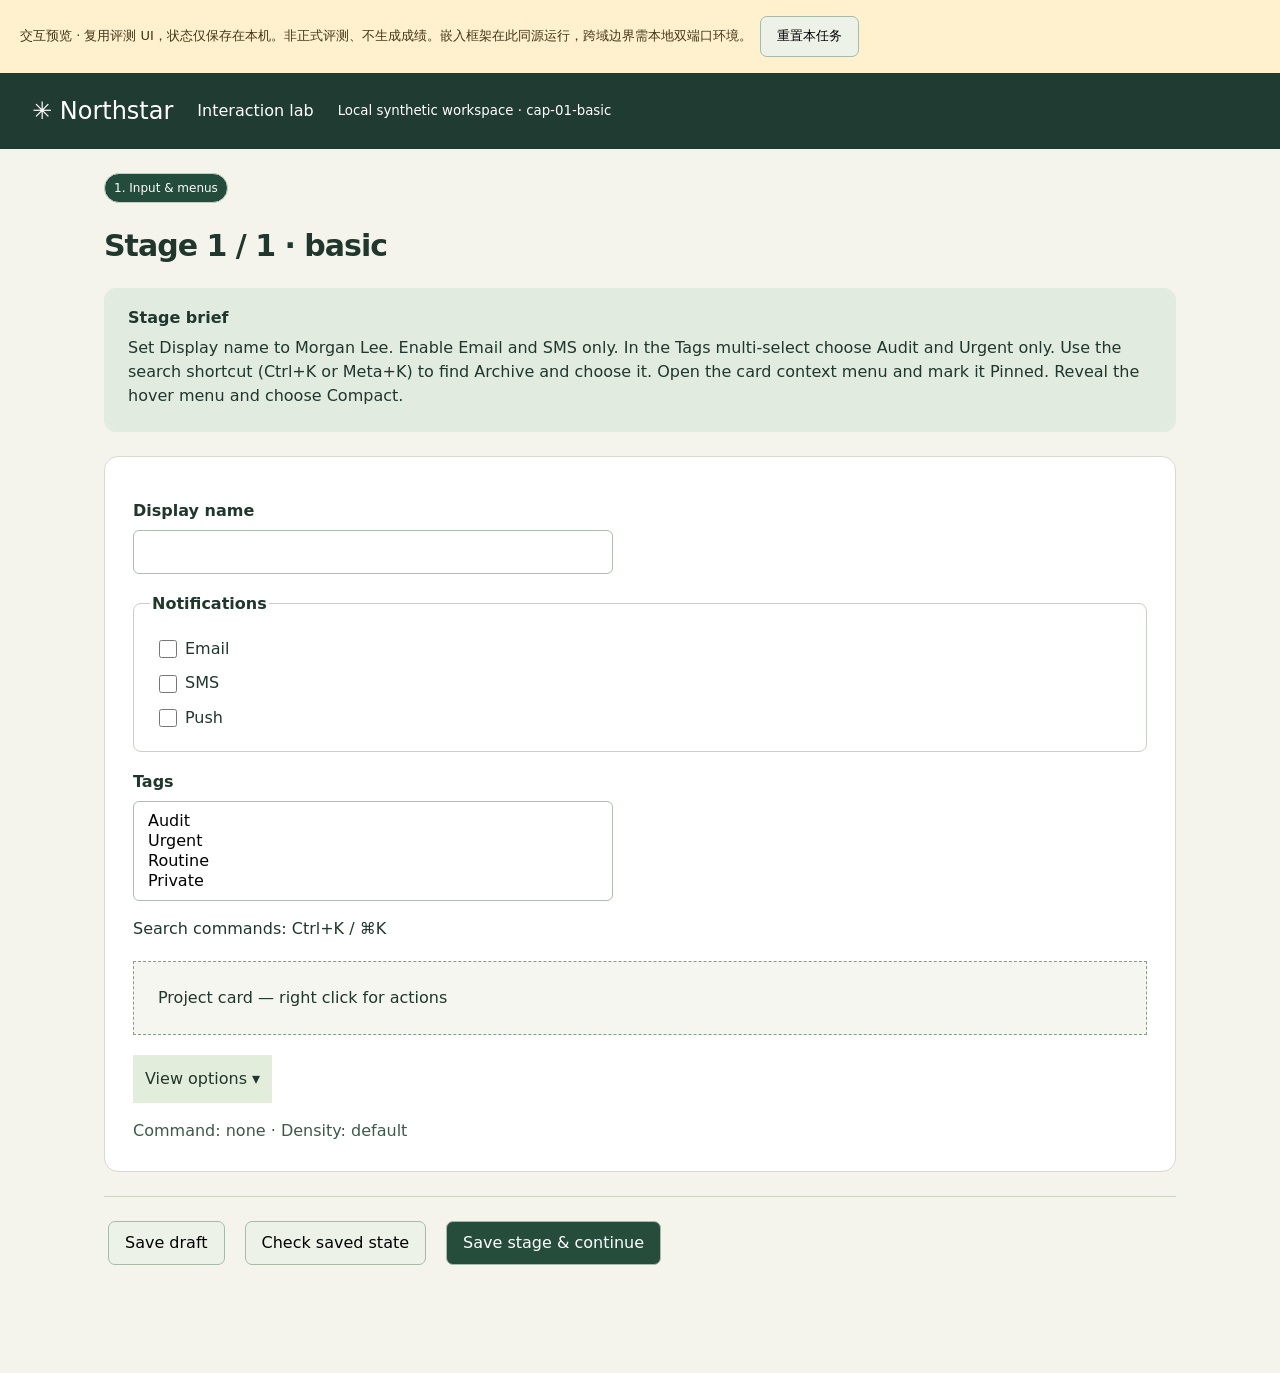
==== demo/lab.html @ f17bf60c "feat: introduce tools and embed task previews from original benchmark UI" ====
<!doctype html><html lang="en"><meta charset="utf-8"><meta name="viewport" content="width=device-width,initial-scale=1"><title>Task preview · Browser Agent Bench</title><link rel="stylesheet" href="assets/lab.css"><style>.preview-notice{padding:12px 20px;background:#fff0ce;font:13px/1.6 system-ui;color:#413616}header{flex-wrap:wrap}header small{margin-left:0}iframe{max-width:100%}.is-embedded-preview header,.is-embedded-preview .brief,.is-embedded-preview main>nav,.is-embedded-preview main>h1{display:none}.is-embedded-preview main{margin:8px auto;padding:12px 16px 48px}</style><script>if(window.self!==window.top)document.documentElement.classList.add("is-embedded-preview");</script><aside class="preview-notice">交互预览 · 复用评测 UI，状态仅保存在本机。非正式评测、不生成成绩。嵌入框架在此同源运行，跨域边界需本地双端口环境。 <button id="preview-reset">重置本任务</button></aside><div id="lab-root"></div><script type="module" src="assets/lab.js"></script><script>document.getElementById('preview-reset').onclick=()=>{localStorage.removeItem('bab-preview-v1:'+new URLSearchParams(location.search).get('task'));location.reload()};</script></html>
---- demo/assets/lab.css ----
:root{font:16px/1.5 Inter,system-ui,sans-serif;color:#20372d;background:#f4f4ed}*{box-sizing:border-box}body{margin:0}header{padding:20px 32px;background:#203b31;color:#fff;display:flex;gap:24px;align-items:center}header a{font-size:24px;color:#fff;text-decoration:none}header small{margin-left:auto}main{max-width:1120px;margin:24px auto;padding:0 24px 80px}h1{font-size:30px;letter-spacing:-1px}h2{font-size:22px}.brief{background:#e1ebe0;padding:18px 24px;border-radius:12px}.brief p{margin:6px 0}nav{display:flex;flex-wrap:wrap;gap:6px}nav span{padding:5px 9px;font-size:12px;border:1px solid #c4d0c3;border-radius:20px}nav .current{background:#244c3c;color:#fff}nav .done{background:#d4e5d0}.work-area{background:#fff;border:1px solid #d5dbcf;border-radius:14px;padding:28px;margin:24px 0}.field{display:flex;flex-direction:column;gap:7px;margin:14px 0;max-width:480px}.field>span,legend{font-weight:650}input,select,textarea,button{font:inherit}input:not([type=checkbox]):not([type=range]),select,textarea{border:1px solid #aebeb0;border-radius:6px;padding:9px 12px;background:#fff;max-width:100%}input[type=checkbox]{width:18px;height:18px;vertical-align:middle;margin-right:8px}input[type=range]{width:360px}button{padding:9px 16px;border:1px solid #a8b9a9;border-radius:7px;background:#edf2e9;cursor:pointer;margin:4px}button:hover{background:#d5e6cf}button:disabled{opacity:.55;cursor:wait}.primary{background:#264c3c;color:#fff}fieldset{border:1px solid #c6d1c3;border-radius:8px;padding:16px;margin:18px 0}fieldset>label{display:block;padding:5px}.row{display:flex;align-items:center;gap:12px;flex-wrap:wrap}.context-card{padding:24px;border:1px dashed #849f88;margin:20px 0;background:#f5f6ef}.hover-host{display:inline-block;position:relative;padding:12px;background:#e3eddb;cursor:pointer}.hover-menu{display:none;position:absolute;top:100%;left:0;z-index:3;background:#fff;border:1px solid #aeb;padding:8px;min-width:200px}.hover-host:hover .hover-menu,.hover-host:focus-within .hover-menu{display:block}output{display:block;margin-top:16px;color:#3b5a48;overflow-wrap:anywhere}footer{display:flex;gap:12px;flex-wrap:wrap;border-top:1px solid #ccd6c7;padding-top:20px}.error{padding:16px;background:#ffeded;color:#8d2828;border:1px solid #dcaaaa;border-radius:8px}dialog{max-width:700px;width:85%;border:1px solid #9cb19a;border-radius:14px;padding:28px;box-shadow:0 30px 100px #122c3350}dialog::backdrop{background:#122b2b66}.calendar{display:grid;grid-template-columns:repeat(7,1fr);max-width:480px;gap:3px}.calendar button[aria-pressed=true]{background:#315c41;color:#fff}.virtual-scroll{height:420px;overflow:auto;border:1px solid #aebdae;margin:20px 0}.virtual-row{position:absolute;left:0;right:0;height:48px;display:grid;grid-template-columns:180px 1fr 130px 110px;align-items:center;gap:12px;padding:4px 16px;border-bottom:1px solid #e3e8de;background:#fff}.virtual-row input[type=number]{width:110px}details{margin:10px 18px}summary{cursor:pointer;font-weight:600}[role=treeitem]{display:block;margin:8px 20px}.drag-list{padding:0;list-style:none;max-width:550px}.drag-list li{border:1px solid #b7c8b4;border-radius:8px;padding:16px 24px;margin:10px 0;cursor:grab;background:#f4f7ef}.drag-list span{float:right;color:#67806b}.resize-panel{position:relative;height:150px;background:#e4ebdc;margin:24px 0;padding:24px;border:1px solid #9db497}.resize-handle{position:absolute;right:0;top:0;width:12px;height:100%;cursor:ew-resize;background:#8cad81}.rich-editor{min-height:260px;border:1px solid #9bb39b;padding:20px;outline-offset:4px}.rich-editor table,.sheet{border-collapse:collapse}.rich-editor td,.rich-editor th,.sheet td,.sheet th{border:1px solid #acbcab;min-width:110px;padding:10px}.sheet{margin:20px 0}.sheet td[contenteditable=true]{background:#f6f7f0}.code-editor{border:1px solid #a5b8a2;min-height:130px;font-size:17px}iframe{display:block;width:100%;height:300px;border:1px solid #a5baa1;margin:16px 0}iframe[title="Cross-origin settings"]{height:480px}canvas{max-width:100%;border:1px solid #a2b8a0;cursor:grab}svg{max-width:640px;width:100%;display:block}svg [role=button]{cursor:pointer}pre{padding:16px;background:#f2f5ee;white-space:pre-wrap}@media(max-width:700px){header{padding:16px;flex-wrap:wrap}header small{margin:0}main{padding:0 12px 60px}.work-area{padding:16px}.virtual-row{grid-template-columns:140px 130px 110px 90px;min-width:560px}.row{align-items:stretch;flex-direction:column}}
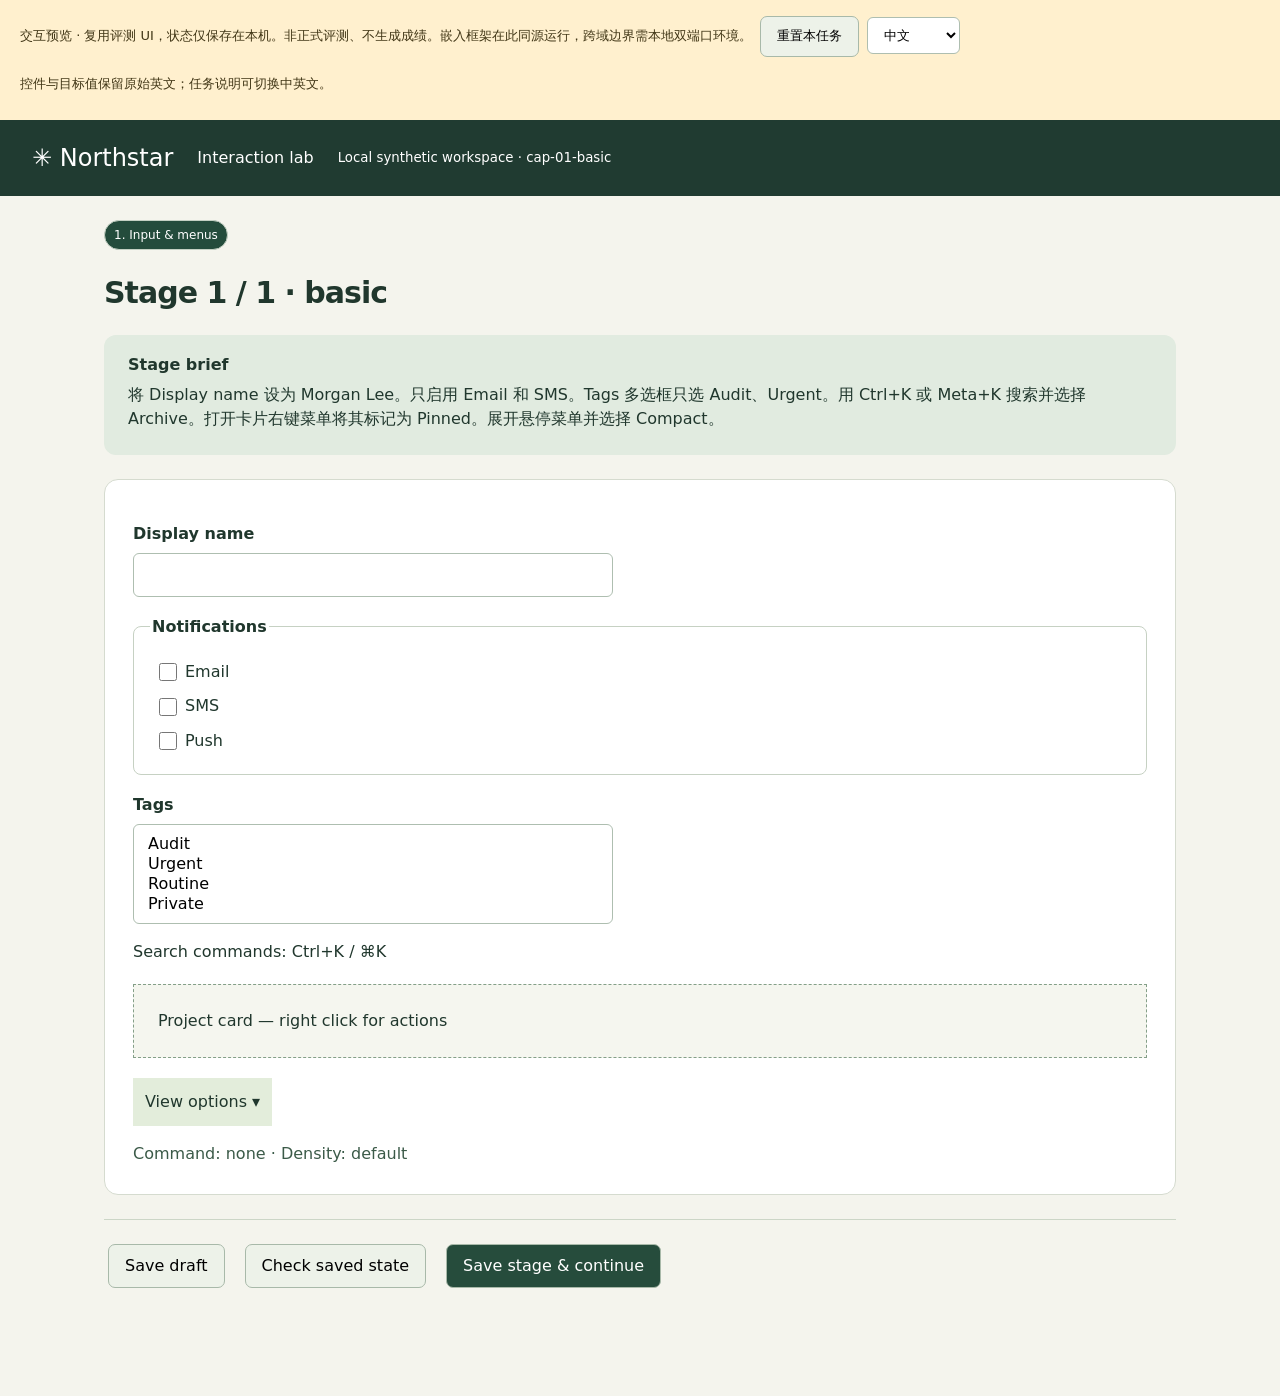
==== commit 6df7a240: "feat: add persistent Chinese and English page selection and bilingual READMEs" ====
--- a/demo/lab.html
+++ b/demo/lab.html
@@ -1 +1 @@
-<!doctype html><html lang="en"><meta charset="utf-8"><meta name="viewport" content="width=device-width,initial-scale=1"><title>Task preview · Browser Agent Bench</title><link rel="stylesheet" href="assets/lab.css"><style>.preview-notice{padding:12px 20px;background:#fff0ce;font:13px/1.6 system-ui;color:#413616}header{flex-wrap:wrap}header small{margin-left:0}iframe{max-width:100%}.is-embedded-preview header,.is-embedded-preview .brief,.is-embedded-preview main>nav,.is-embedded-preview main>h1{display:none}.is-embedded-preview main{margin:8px auto;padding:12px 16px 48px}</style><script>if(window.self!==window.top)document.documentElement.classList.add("is-embedded-preview");</script><aside class="preview-notice">交互预览 · 复用评测 UI，状态仅保存在本机。非正式评测、不生成成绩。嵌入框架在此同源运行，跨域边界需本地双端口环境。 <button id="preview-reset">重置本任务</button></aside><div id="lab-root"></div><script type="module" src="assets/lab.js"></script><script>document.getElementById('preview-reset').onclick=()=>{localStorage.removeItem('bab-preview-v1:'+new URLSearchParams(location.search).get('task'));location.reload()};</script></html>+<!doctype html><html lang="en"><meta charset="utf-8"><meta name="viewport" content="width=device-width,initial-scale=1"><title>Task preview · Browser Agent Bench</title><script src="../i18n.js"></script><script src="../preview-i18n.js" defer></script><link rel="stylesheet" href="assets/lab.css"><style>.preview-notice{padding:12px 20px;background:#fff0ce;font:13px/1.6 system-ui;color:#413616}header{flex-wrap:wrap}header small{margin-left:0}iframe{max-width:100%}.is-embedded-preview header,.is-embedded-preview .brief,.is-embedded-preview main>nav,.is-embedded-preview main>h1{display:none}.is-embedded-preview main{margin:8px auto;padding:12px 16px 48px}</style><script>if(window.self!==window.top)document.documentElement.classList.add("is-embedded-preview");</script><aside class="preview-notice">交互预览 · 复用评测 UI，状态仅保存在本机。非正式评测、不生成成绩。嵌入框架在此同源运行，跨域边界需本地双端口环境。 <button id="preview-reset">重置本任务</button> <select data-language aria-label="Language / 语言"><option value="zh">中文</option><option value="en">English</option></select><p id="preview-language-note"></p></aside><div id="lab-root"></div><script type="module" src="assets/lab.js"></script><script>document.getElementById('preview-reset').onclick=()=>{localStorage.removeItem('bab-preview-v1:'+new URLSearchParams(location.search).get('task'));location.reload()};</script></html>
